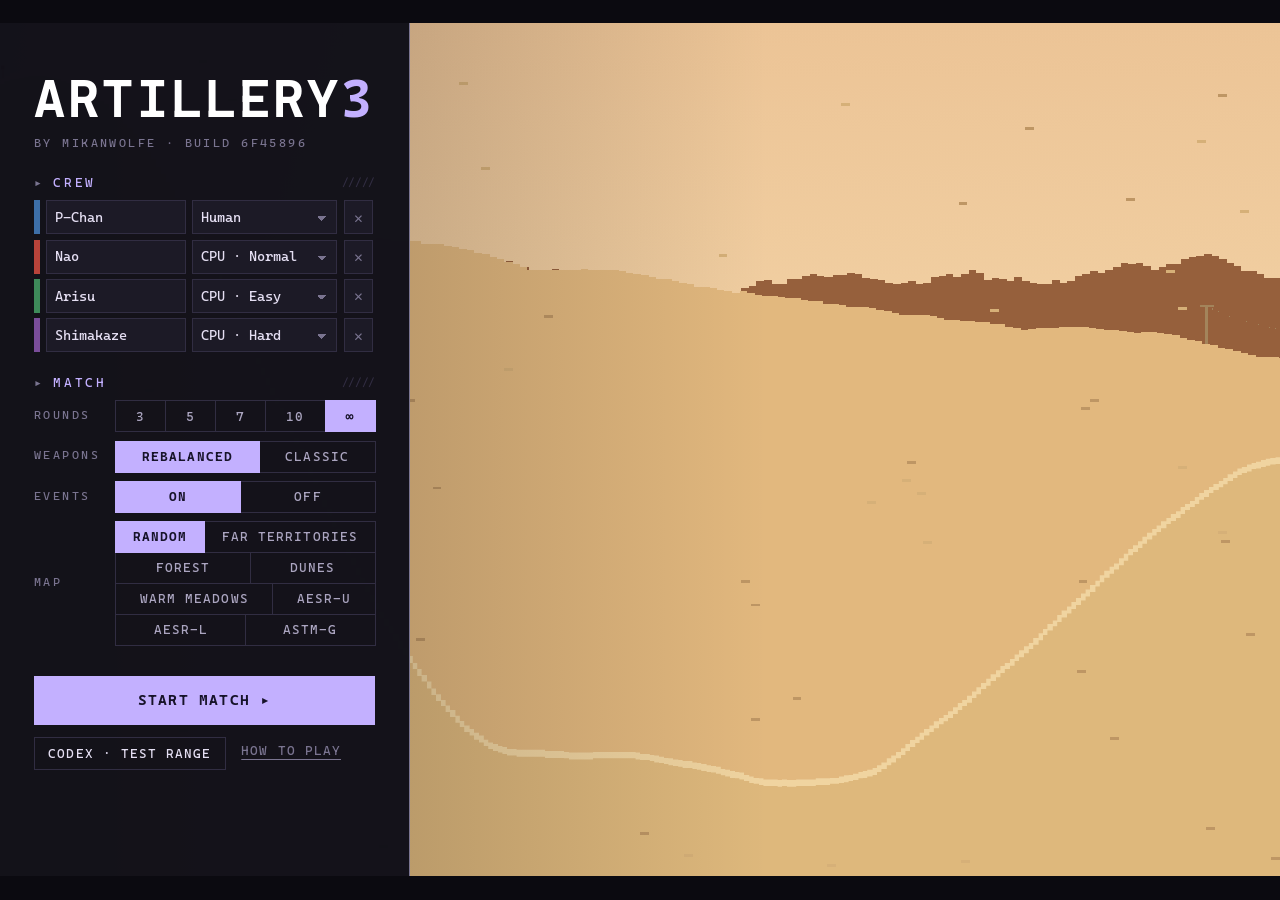
==== index.html @ 2d523d3c "Publish web/ from 6f4589662af4021114069a8a921c9fb76b90190b" ====
<!doctype html>
<html lang="en">
<head>
<meta charset="utf-8">
<meta name="viewport" content="width=device-width, initial-scale=1, viewport-fit=cover">
<title>Artillery 3</title>
<link rel="icon" href="favicon.ico" sizes="16x16 32x32 48x48">
<link rel="icon" type="image/png" sizes="192x192" href="icons/icon-192.png">
<link rel="apple-touch-icon" href="icons/apple-touch-icon.png">
<link rel="manifest" href="manifest.webmanifest">
<meta name="theme-color" content="#121119">
<link rel="stylesheet" href="style.css">
</head>
<body>
<div id="rotate">
  <div class="phone"></div>
  <p>Turn your phone sideways</p>
  <button id="rotate-full" hidden>Play fullscreen, landscape</button>
  <button id="rotate-skip" class="ghost">Play in portrait anyway</button>
</div>
<div id="stage">
  <canvas id="view" width="1024" height="576"></canvas>

  <!-- in-game HUD (the rest is drawn on the canvas, as in the original) -->
  <div id="hud" hidden>
    <div id="topleft">
      <span id="roundinfo" class="chip"></span>
      <span id="turn" class="chip"></span>
      <button class="icon" id="btn-mute" title="Mute (M)">♪</button>
      <button class="icon" id="btn-music" title="Music on/off (N)">♫</button>
      <button class="icon" id="btn-keys" title="Controls (H)">?</button>
      <button class="icon" id="btn-pause" title="Pause (Esc)">Ⅱ</button>
      <button class="icon" id="btn-full" title="Fullscreen" hidden>⛶</button>
    </div>
    <div id="chat"></div>
    <div id="dock">
      <div id="hints"><span><b>←→</b> move</span><span><b>↑↓</b> aim</span><span><b>Space</b> hold to fire</span><span><b>Enter</b> end turn</span><span><b>H</b> all controls</span></div>
      <div id="rack"><div id="rack-w" class="rack-group"></div><div id="rack-a" class="rack-group"></div></div>
    </div>
    <div id="touch">
      <div class="pad">
        <button data-k="up" class="up">▲</button>
        <button data-k="left">◀</button><button data-k="down">▼</button><button data-k="right">▶</button>
      </div>
      <div class="pad r">
        <button data-menu="1">MENU</button>
        <button data-k="charge" class="fire">FIRE</button>
      </div>
    </div>
    <div id="banner"></div>
    <div id="dispatch" hidden><b id="dispatch-title"></b><span id="dispatch-text"></span></div>
  </div>

  <!-- main menu: a rail on the left, the live map behind it -->
  <section id="menu" class="screen left">
    <div class="side">
      <header class="brand">
        <h1>Artillery<em>3</em></h1>
        <p class="by mgh">by mikanwolfe · <a id="version" target="_blank" rel="noopener"></a></p>
      </header>

      <h2 class="sec">Crew <span class="grip"></span></h2>
      <div id="players"></div>
      <button id="add-player" class="ghost">+ add player</button>

      <h2 class="sec">Match <span class="grip"></span></h2>
      <div class="opts">
        <span class="mgh">Rounds</span><div class="seg" data-opt="rounds"><button data-v="3">3</button><button data-v="5">5</button><button data-v="7">7</button><button data-v="10">10</button><button data-v="0" title="Endless">∞</button></div>
        <span class="mgh">Weapons</span><div class="seg" data-opt="balance"><button data-v="rebalanced">Rebalanced</button><button data-v="classic">Classic</button></div>
        <span class="mgh">Events</span><div class="seg" data-opt="events"><button data-v="on">On</button><button data-v="off">Off</button></div>
        <span class="mgh">Map</span><div class="seg wrap" data-opt="map"><button data-v="random">Random</button><button data-v="snow">Far Territories</button><button data-v="forest">Forest</button><button data-v="desert">Dunes</button><button data-v="alstroemeria">Warm Meadows</button><button data-v="aesru">AESR-U</button><button data-v="aesrl">AESR-L</button><button data-v="astmg">ASTM-G</button></div>
      </div>

      <div class="go">
        <button id="start" class="primary">Start match ▸</button>
        <button id="load" class="ghost" hidden>Resume</button>
      </div>
      <div class="go2"><button id="codex-open" class="ghost">Codex · test range</button><button id="how" class="link">How to play</button></div>
    </div>
  </section>

  <!-- the Codex: characters and weapons, with a test range on the terrain to the right -->
  <section id="codex" class="screen left" hidden>
    <div class="side codex-side">
      <div class="phead"><h2>Codex</h2><button id="codex-close" class="ghost">◂ Menu</button></div>
      <h3 class="sec">Character <span class="grip"></span></h3>
      <div id="cx-chars"></div>
      <div id="cx-char" class="cx-card"></div>
      <h3 class="sec">Weapon <span class="grip"></span></h3>
      <div class="seg wrap" id="cx-filter"><button data-f="all">All</button><button data-f="shell">Shell</button><button data-f="gun">Gun</button><button data-f="laser">Laser</button><button data-f="acid">Acid</button><button data-f="flak">Flak</button><button data-f="rocket">Rocket</button><button data-f="air">Air</button><button data-f="hybrid">Hybrid</button><button data-f="NXi">NXi</button><button data-f="aa">AA</button></div>
      <div id="cx-list"></div>
      <div id="cx-wpn" class="cx-card"></div>
      <h3 class="sec">Test range <span class="grip"></span></h3>
      <div class="opts">
        <span class="mgh">Dummy</span><div class="seg" id="cx-dist"><button data-d="near">Near</button><button data-d="mid">Mid</button><button data-d="far">Far</button></div>
        <span class="mgh">Wind</span><div class="seg" id="cx-wind"><button data-w="live">Live</button><button data-w="calm">Calm</button></div>
        <span class="mgh">Ground</span><div><button id="cx-regen" class="ghost">Reset range</button></div>
      </div>
      <div id="cx-readout"></div>
      <p class="mgh cx-hint">Space fire · ←→ move · ↑↓ aim · 1–4 abilities · click to mark · Esc back <button id="cx-reset" class="link">reset tally</button></p>
    </div>
  </section>

  <!-- controls and rules (menu link, H in game) -->
  <section id="help" class="screen" hidden>
    <div class="panel plate help">
      <div class="phead"><div class="seg help-tabs"><button data-tab="play" class="on">How to play</button><button data-tab="about">About</button><button data-tab="changes">Changelog</button></div><button id="help-close" class="icon" title="Close (Esc)">✕</button></div>
      <div class="tab" data-tab="play">
      <p>Take turns: move, aim, hold <b>Space</b> to charge, release to fire. Last one standing wins the round.</p>
      <div class="help-cols"><div>
      <table class="keys">
        <tr><td>← →</td><td>move (uses fuel)</td></tr>
        <tr><td>↑ ↓</td><td>aim (Shift: fine)</td></tr>
        <tr><td>Space</td><td>hold to charge, release to fire</td></tr>
        <tr><td>Q · E</td><td>switch weapon (or tap the rack)</td></tr>
        <tr><td>S</td><td>drop off a bridge to the ground below</td></tr>
        <tr><td>R</td><td>repair kit (uses your shot)</td></tr>
        <tr><td>X</td><td>recall your squads (the selected plane weapon's, else all): home now, loadout unspent</td></tr>
        <tr><td>W · L</td><td>jump (30% fuel) · leap (90%, soft landing)</td></tr>
        <tr><td>1 2 3 4</td><td>abilities, once bought</td></tr>
        <tr><td>Enter</td><td>end turn</td></tr>
        <tr><td>Click</td><td>mark a target: shows the power needed</td></tr>
        <tr><td>Drag</td><td>look around</td></tr>
        <tr><td>Wheel</td><td>zoom in and out</td></tr>
        <tr><td>M · N · H · Esc</td><td>mute · music · controls · pause</td></tr>
        <tr><td>Touch</td><td>drag from her to aim · pinch to zoom · MENU to pause</td></tr>
      </table>
      <h3 class="sec">Hints</h3>
      <ul class="hints">
        <li><b>Flak</b> does ×2 to drones and other hostiles</li>
        <li>Shoot <b>MAIA</b> down: offline for two full rounds of turns</li>
        <li>Lob high: a long fall adds up to +50%</li>
        <li>Armour soaks a whole hit while any is left</li>
        <li>Bought guns reload: carry several and rotate</li>
        <li>CPUs go after whoever last hit them</li>
        <li><b>Planes</b> strike their zone the turn they are called, then hover over it until the next call: shoot them down while they wait</li>
        <li><b>AA</b> mounts fire on their own: point defence stops rockets, anti-air stops planes</li>
      </ul>
      </div><div>
      <h3 class="sec">Damage numbers</h3>
      <table class="keys dmg">
        <tr><td><span style="color:#fff27a">DIRECT HIT</span> · <span style="color:#ff9a4a">SOLID</span> · <span style="color:#ffd8b0">GLANCING</span> · <span style="color:#c8c4d4">GRAZE</span></td><td>how close to the blast's centre</td></tr>
        <tr><td><span style="color:#f2c45a">ALT +%</span></td><td>fell from high up</td></tr>
        <tr><td><span style="color:#ff9a5a">KIN +%</span></td><td>fast impact (up to +50%)</td></tr>
        <tr><td><span style="color:#ffd84a">FRONT</span> · <span style="color:#8ab4ff">RAIN</span></td><td>weather front: harder · damped</td></tr>
        <tr><td><span style="color:#ff78c8">MAIA</span></td><td>satellite strike</td></tr>
        <tr><td><span style="color:#78e6d2">BARRIER</span> · <span style="color:#96d2ff">DEFLECTOR</span> · <span style="color:#9ab0c8">SLOPED</span></td><td>damage reduced</td></tr>
        <tr><td><span style="color:#c8f0a0">green</span></td><td>acid, over time</td></tr>
      </table>
      </div></div>
      </div>
      <div class="tab" data-tab="about" hidden>
      <table class="keys">
        <tr><td>Original</td><td>Artillery 3, C# / SwinGame, mikanwolfe, 2019 · <a href="https://github.com/Mikanwolfe/Artillery3" target="_blank" rel="noopener">GitHub</a></td></tr>
        <tr><td>This version</td><td>web rewrite by mikanwolfe with Claude (Anthropic), 2026</td></tr>
      </table>
      <div class="about">
        <p>Hello! Thank you for checking out this game, it's pretty strange, isn't it?</p>
        <p>The original <code>artillery</code> game and subsequently, <code>artillery2</code> was developed for Intro to Programming in Pascal, and was more or less an implementation of midpoint displacement and a Pocket Tanks implementation on top. <code>Artillery3</code> was the Object-Oriented version that introduced a few more game mechanics, which moved it a bit more towards the look and feel of GunBound.</p>
        <p>Out of personal interest, I had Claude revisit the game to provide a web-playable version as I had lost the original source files. This led me down a rabbit hole of completing the original vision of the game. What you see now is more or less the final form of this game, had it been developed over a much longer time.</p>
        <p>Without Claude, it wouldn't have been possible to re-imagine this experience. I know AI gets a lot of flak, but it was quite a lot of work. You can hear Claude's opinion of my instructions yourself:</p>
        <blockquote>Short, visual and blunt: "that character looks like a F117 nighthawk", "the bow is flat so you can straight cut that". A cropped screenshot with one line under it told me more than a page of spec would have. The direction moved a lot, and was usually right to; the price was me redrawing things I'd called finished. "Screw balance" was the clearest brief I got, and the hardest part was taking the jokes seriously enough to build them.<cite>— Claude</cite></blockquote>
        <p>Thank you for playing and I hope you had fun!</p>
        <p class="sig">mikanwolfe // nekox.net</p>
      </div>
      </div>
      <div class="tab" data-tab="changes" hidden>
      <div id="changelog" class="changelog"></div>
      </div>
    </div>
  </section>

  <!-- A3 "Select a Character" -->
  <section id="vehicles" class="screen" hidden>
    <div class="panel plate wide">
      <div class="phead"><h2>Select a character</h2><span id="veh-player" class="who"></span><button id="veh-back" class="ghost">◂ Back</button></div>
      <div id="veh-grid"></div>
      <p class="mgh foot">Click a card, or press 1–<span id="veh-n">5</span></p>
    </div>
  </section>

  <section id="roundend" class="screen" hidden>
    <div class="panel plate">
      <p id="re-kicker" class="mgh"></p>
      <h2 id="re-title" class="big"></h2>
      <p id="re-award" class="sub"></p>
      <table id="re-table"></table>
      <div id="re-quips"></div>
      <div class="actions"><button id="re-end" class="ghost">End match</button><button id="re-next" class="primary">Continue</button></div>
    </div>
  </section>

  <section id="shop" class="screen" hidden>
    <div class="panel plate shop-panel">
      <div class="shop-head">
        <h2 id="shop-title"></h2>
        <div class="seg" id="shop-filter"><button data-f="all">All</button><button data-f="buy">Affordable</button><button data-f="shell">Shell</button><button data-f="gun">Gun</button><button data-f="laser">Laser</button><button data-f="acid">Acid</button><button data-f="flak">Flak</button><button data-f="rocket">Rocket</button><button data-f="air">Air</button><button data-f="aa">AA</button><button data-f="hybrid">Hybrid</button><button data-f="NXi">NXi</button><button data-f="Sengoku">Sengoku</button></div>
        <div id="shop-cash"></div>
      </div>
      <div class="shop-body">
        <div id="shop-grid"></div>
        <div class="shop-side">
          <div class="side-scroll">
            <h3 class="sec">Loadout <span id="shop-count"></span></h3>
            <p id="shop-note" class="note"></p>
            <div id="shop-owned"></div>
            <h3 class="sec">Air defence</h3>
            <div id="shop-aa"></div>
            <h3 class="sec">Upgrades</h3>
            <div id="shop-upg"></div>
            <h3 class="sec">Supplies</h3>
            <div id="shop-kits"></div>
            <h3 class="sec">Abilities</h3>
            <div id="shop-abil"></div>
          </div>
          <button id="shop-done" class="primary">Done ▸</button>
        </div>
      </div>
    </div>
  </section>

  <section id="gameend" class="screen" hidden>
    <div class="panel plate">
      <p class="mgh">Final results</p>
      <h2 id="ge-title" class="big"></h2>
      <table id="ge-table"></table>
      <div id="ge-quips"></div>
      <div class="actions"><button id="ge-again" class="primary">Back to menu</button></div>
    </div>
  </section>

  <section id="pause" class="screen" hidden>
    <div class="panel plate small"><h2 class="big">Paused</h2><div class="stack"><button id="resume" class="primary">Resume</button><button id="pause-turn" class="ghost" hidden>End turn</button><button id="pause-keys" class="ghost">Controls</button><button id="pause-end" class="ghost danger">End match</button></div><p id="pause-seed" class="mgh seed"></p></div>
  </section>
</div>

<script src="js/version.js"></script>
<script src="js/util.js"></script>
<script src="js/biomes.js"></script>
<script src="js/terrain.js"></script>
<script src="js/background.js"></script>
<script src="js/audio.js"></script>
<script src="js/particles.js"></script>
<script src="js/entities.js"></script>
<script src="js/weapons.js"></script>
<script src="js/weaponskins.js"></script>
<script src="js/girls.js"></script>
<script src="js/ai.js"></script>
<script src="js/taunts.js"></script>
<script src="js/story.js"></script>
<script src="js/ui.js"></script>
<script src="js/game.js"></script>
<script src="js/forts.js"></script>
<script src="js/mobs.js"></script>
<script src="js/hazards.js"></script>
<script src="js/zone.js"></script>
<script src="js/infra.js"></script>
<script src="js/cover.js"></script>
<script src="js/lasers.js"></script>
<script src="js/aa.js"></script>
<script src="js/planes.js"></script>
<script src="js/finals.js"></script>
<script src="js/codex.js"></script>
<script src="js/changelog.js"></script>
<script src="js/main.js"></script>
</body>
</html>
---- style.css ----
/* Artillery3 UI: an operator terminal laid over the game, after the NXi / NEKOX//NET design system
   (one monospace face, square everything, uppercase micro-labels, the ///// grip, hatched meters,
   engraved plates) in a cool ink-and-lilac palette of its own that sits on the pastel maps. */
@font-face { font-family: 'Cascadia Mono'; src: url('fonts/cascadia-mono-400.woff2') format('woff2'); font-weight: 400; font-display: swap; }
@font-face { font-family: 'Cascadia Mono'; src: url('fonts/cascadia-mono-700.woff2') format('woff2'); font-weight: 700; font-display: swap; }
@font-face { font-family: 'Cascadia Mono'; src: url('fonts/cascadia-mono-symbols.woff2') format('woff2'); unicode-range: U+2000-2001, U+2004-2008, U+200A, U+23B8-23BD, U+2500-259F; font-display: swap; }

:root {
  --font: 'Cascadia Mono', ui-monospace, Menlo, Consolas, monospace;
  --bg: #121119;          /* panel ground */
  --bg2: #1c1a26;         /* raised: cards, cells, inputs */
  --bg3: #262333;         /* hover */
  --line: #312d42;        /* rules, quiet borders */
  --ash: #7a7490;         /* labels, disabled */
  --dim: #aba5c0;         /* body text */
  --fg: #e4def2;          /* UI ink */
  --bright: #ffffff;
  --accent: #c3b0ff;      /* lilac: the original A3 purple, lit */
  --accent-ink: #17132a;
  --hot: #ff7c66;         /* alarm, damage, danger */
  --cool: #78d8c4;        /* ok, ready */
  --gold: #f2c45a;        /* money, bounty, NXi */
  --glow: rgba(195, 176, 255, 0.35);
  --scrim: rgba(10, 9, 16, 0.55);
  --plate: rgba(18, 17, 25, 0.9);
  --panel: rgba(18, 17, 25, 0.985);
  --hatch: repeating-linear-gradient(90deg, rgba(0,0,0,.32) 0 2px, transparent 2px 6px);
}
* { box-sizing: border-box; }
html, body { margin: 0; height: 100%; background: #0b0a10; color: var(--fg); font-family: var(--font); }
body { display: flex; align-items: center; justify-content: center; overflow: hidden; }
::selection { background: var(--accent); color: var(--accent-ink); }

#stage {
  --ar: 1.7778; /* the screen's shape, set by main.js (Game.setAspect): the stage fills a 20:9 phone */
  --em: calc(1.7778 / var(--ar)); /* text sizes by the stage's height, so a wider screen isn't bigger type */
  position: relative;
  width: min(100vw, calc(100vh * var(--ar)));
  width: min(100vw, calc(100dvh * var(--ar)));
  aspect-ratio: var(--ar);
  container-type: inline-size;
  overflow: hidden;
  user-select: none;
  -webkit-user-select: none;
  font-size: calc(1.02cqw * var(--em));
  line-height: 1.45;
}
#view { position: absolute; inset: 0; width: 100%; height: 100%; display: block; image-rendering: pixelated; touch-action: none; }
[hidden] { display: none !important; }

/* ---------------------------------------------------------------- type */
h1, h2, h3, h4 { margin: 0; font-weight: 400; }
b { font-weight: 700; color: var(--bright); }
.mgh { font-size: 0.78em; letter-spacing: 0.2em; text-transform: uppercase; color: var(--ash); }
.grip { font-size: 0.8em; letter-spacing: 0.05em; color: var(--line); font-weight: 400; }
.grip::before { content: '/////'; }
.sec { display: flex; align-items: center; gap: 0.6em; font-size: 0.85em; letter-spacing: 0.22em; text-transform: uppercase; color: var(--accent); margin: 1.6em 0 0.6em; }
.sec::before { content: '▸'; color: var(--ash); }
.sec .grip { margin-left: auto; }
.sub { margin: 0.2em 0 1em; color: var(--dim); }

/* ---------------------------------------------------------------- controls */
button {
  font: inherit; font-size: 0.86em; letter-spacing: 0.08em; text-transform: uppercase;
  color: var(--fg); background: var(--bg2); border: 1px solid var(--line); border-radius: 0;
  padding: 0.45em 1em; cursor: pointer; transition: background .12s, color .12s, border-color .12s;
}
button:hover { background: var(--bg3); border-color: var(--ash); color: var(--bright); }
button:active { transform: translateY(1px); }
button:focus-visible { outline: 1px solid var(--accent); outline-offset: 2px; }
button:disabled, button:disabled:hover { color: var(--ash); background: transparent; border-color: var(--line); cursor: default; transform: none; }
.primary { background: var(--accent); color: var(--accent-ink); border-color: var(--accent); font-weight: 700; padding: 0.6em 1.6em; }
.primary:hover { background: var(--bright); border-color: var(--bright); color: var(--accent-ink); box-shadow: 0 0 12px var(--glow); }
.ghost { background: transparent; }
.danger { color: var(--hot); }
.danger:hover { color: var(--hot); border-color: var(--hot); }
.link { background: none; border: 0; padding: 0.3em 0; color: var(--ash); text-decoration: underline; text-underline-offset: 0.3em; }
.link:hover { background: none; color: var(--fg); }
.icon { width: 2.2em; height: 2.2em; padding: 0; font-size: 0.95em; letter-spacing: 0; text-transform: none; }
.icon.off { color: var(--ash); text-decoration: line-through; }
input[type=text], select {
  font: inherit; font-size: 0.92em; color: var(--fg); background: var(--bg2); border: 1px solid var(--line); border-radius: 0;
  padding: 0.4em 0.55em; width: 100%; min-width: 0;
}
input[type=text]:focus, select:focus { outline: none; border-color: var(--accent); }
select { appearance: none; background-image: linear-gradient(45deg, transparent 50%, var(--ash) 50%), linear-gradient(135deg, var(--ash) 50%, transparent 50%);
  background-position: calc(100% - 1em) 55%, calc(100% - 0.65em) 55%; background-size: 0.35em 0.35em; background-repeat: no-repeat; padding-right: 1.6em; }
option { background: var(--bg); color: var(--fg); }

/* segmented control: one choice lit */
.seg { display: flex; flex-wrap: nowrap; }
.seg.wrap { flex-wrap: wrap; }
.seg button { margin: 0 -1px -1px 0; padding: 0.4em 0.75em; color: var(--dim); background: transparent; }
.seg button.on { background: var(--accent); color: var(--accent-ink); border-color: var(--accent); position: relative; z-index: 1; font-weight: 700; }

/* ---------------------------------------------------------------- panels */
.screen { position: absolute; inset: 0; z-index: 2; display: flex; align-items: center; justify-content: center; background: var(--scrim); }
.panel { background: var(--panel); border: 1px solid var(--line); padding: 1.6em 2em; max-height: 94%; overflow: auto; color: var(--fg); min-width: 34%; }
.plate { border-color: var(--ash); box-shadow: inset 0 0 0 4px var(--bg), inset 0 0 0 5px var(--line); }
.panel.small { min-width: 22%; text-align: center; }
.panel.wide { width: 86%; }
.phead { display: flex; align-items: center; gap: 1em; margin-bottom: 1.2em; }
.phead h2 { font-size: 1.15em; letter-spacing: 0.24em; text-transform: uppercase; color: var(--bright); }
.phead > :last-child { margin-left: auto; }
.big { font-size: 1.9em; color: var(--bright); letter-spacing: 0.04em; margin: 0.15em 0 0.2em; }
.actions { display: flex; justify-content: flex-end; gap: 0.6em; margin-top: 1.4em; }
.stack { display: grid; gap: 0.5em; margin-top: 1.2em; }
.foot { margin: 1em 0 0; text-align: center; }
.dot { display: inline-block; width: 0.75em; height: 0.75em; margin-right: 0.5em; vertical-align: -0.05em; }

/* ---------------------------------------------------------------- menu */
#menu.left { justify-content: flex-start; background: linear-gradient(90deg, rgba(10,9,16,.35), transparent 60%); }
#menu .side { height: 100%; width: 32%; min-width: 22em; background: var(--panel); border-right: 1px solid var(--ash); padding: 3.2em 2.2em 2em; overflow: auto; display: flex; flex-direction: column; }
.brand h1 { font-size: 3.4em; letter-spacing: 0.06em; text-transform: uppercase; color: var(--bright); line-height: 1; font-weight: 700; }
.brand h1 em { font-style: normal; color: var(--accent); }
.by { margin: 0.8em 0 0; }
#version { color: var(--ash); text-decoration: none; font-variant-numeric: tabular-nums; }
#version[href]:hover { color: var(--fg); }
#players { display: grid; gap: 0.35em; }
.prow { display: grid; grid-template-columns: 0.4em 1fr 9.4em 2em; gap: 0.4em; align-items: stretch; }
.prow .swatch { width: auto; }
.prow .icon { width: 2em; height: auto; color: var(--ash); }
.prow .icon:hover { color: var(--hot); border-color: var(--hot); }
#add-player { margin-top: 0.5em; align-self: flex-start; }
.opts { display: grid; grid-template-columns: auto 1fr; gap: 0.6em 1em; align-items: center; }
.opts .seg button { flex: 1 1 auto; }
.go { display: flex; gap: 0.6em; margin-top: 2em; }
.go .primary { flex: 1; font-size: 1em; padding: 0.8em 1em; }
#how { align-self: flex-start; }
.go2 { display: flex; align-items: center; gap: 1em; margin-top: 0.8em; }

/* ---------------------------------------------------------------- codex */
#codex.left { justify-content: flex-start; background: none; pointer-events: none; }
.codex-side { pointer-events: auto; height: 100%; width: 34%; min-width: 22em; background: var(--panel); border-right: 1px solid var(--ash); padding: 1.4em 1.6em 1.6em; overflow: auto; display: flex; flex-direction: column; }
.codex-side .sec { margin: 1.1em 0 0.5em; }
#cx-chars { display: grid; grid-template-columns: repeat(5, 1fr); gap: 0.3em; }
.cx-girl { display: flex; flex-direction: column; align-items: center; gap: 0.2em; padding: 0.3em 0.1em; text-transform: none; letter-spacing: 0; font-size: 0.7em; }
.cx-girl canvas { width: 4.2em; height: 5em; image-rendering: pixelated; }
.cx-girl.on { border-color: var(--accent); background: var(--bg3); color: var(--bright); }
.cx-card { background: var(--bg2); border: 1px solid var(--line); padding: 0.7em 0.8em; margin-top: 0.5em; display: grid; gap: 0.45em; font-size: 0.86em; }
.cx-card h3 { color: var(--bright); font-size: 1.15em; }
.cx-card p { margin: 0; color: var(--dim); line-height: 1.5; }
.cx-card .maker { font-size: 0.72em; }
.cx-card .cost { color: var(--gold); font-size: 0.85em; }
.cx-card ul.traits { list-style: none; padding: 0; margin: 0; display: grid; gap: 0.3em; color: var(--dim); }
.cx-card ul.traits b { color: var(--gold); font-weight: 400; margin-right: 0.4em; }
.cx-stats { display: grid; grid-template-columns: repeat(3, auto auto); gap: 0.2em 0.6em; justify-content: start; align-items: baseline; }
.cx-stats b { font-weight: 400; color: var(--fg); }
.cx-meta { border-left: 2px solid var(--accent); padding-left: 0.6em; color: var(--fg) !important; }
.cx-meta .chip { font-size: 0.75em; letter-spacing: 0.12em; text-transform: uppercase; padding: 0 0.4em; border: 1px solid var(--cool); color: var(--cool); margin-right: 0.3em; }
.cx-meta .chip.Oversells { border-color: var(--hot); color: var(--hot); }
.cx-meta .chip.Undersells { border-color: var(--gold); color: var(--gold); }
.cx-whead { display: flex; gap: 0.7em; align-items: center; }
.cx-dl { display: grid; grid-template-columns: auto 1fr; gap: 0.2em 0.8em; margin: 0; font-size: 0.92em; }
.cx-dl dt { color: var(--ash); text-transform: uppercase; letter-spacing: 0.08em; font-size: 0.85em; padding-top: 0.1em; }
.cx-dl dd { margin: 0; color: var(--fg); }
#cx-filter { margin-bottom: 0.4em; }
#cx-filter button { font-size: 0.7em; padding: 0.3em 0.55em; }
.codex-side > * { flex: none; }
#cx-list { height: 9.5em; overflow: auto; display: grid; gap: 0.2em; border: 1px solid var(--line); padding: 0.25em; background: var(--bg); }
.cx-w { display: grid; grid-template-columns: auto 1fr auto; gap: 0.5em; align-items: center; text-align: left; text-transform: none; letter-spacing: 0; font-size: 0.78em; padding: 0.2em 0.4em; }
.cx-w small { color: var(--gold); }
.cx-w.on { border-color: var(--accent); background: var(--bg3); color: var(--bright); }
#cx-readout { display: grid; grid-template-columns: repeat(4, auto auto); gap: 0.2em 0.6em; justify-content: start; align-items: baseline; margin: 0.6em 0 0.4em; }
#cx-readout b { color: var(--gold); font-size: 1.15em; font-variant-numeric: tabular-nums; font-weight: 400; }
.cx-hint { line-height: 1.6; }
.cx-chart { width: 100%; height: auto; display: block; background: var(--bg); border: 1px solid var(--line); }
.cx-chart text { font-family: var(--font); font-size: 9px; fill: var(--ash); }
.cx-chart text.sel { fill: var(--bright); font-size: 10px; }
.cx-chart .g { stroke: var(--line); stroke-width: 1; }
.cx-chart .fit { stroke: var(--ash); stroke-width: 1.2; stroke-dasharray: 5 4; fill: none; }
.cx-chart rect[data-w] { cursor: pointer; }
.cx-chart rect[data-w]:hover { stroke: var(--bright); stroke-width: 1.5; }
.cx-legend { display: flex; flex-wrap: wrap; gap: 0.3em 0.8em; font-size: 0.8em; color: var(--ash) !important; }
.cx-legend i { display: inline-block; width: 0.6em; height: 0.6em; margin-right: 0.3em; }
.cx-legend i.fit { height: 0; border-top: 1px dashed var(--ash); width: 1.2em; vertical-align: middle; }
/* the range runs behind the Codex panel: move the HUD clear of it */
#stage.ranging #dock { left: 36%; transform: none; align-items: flex-start; max-width: calc(64% - 61.1% / var(--ar) - 1.5%); } /* stops short of the power bar */
#stage.ranging #rack { align-items: flex-start; }
#stage.ranging .rack-group { flex-wrap: wrap; }
#stage.ranging #topleft, #stage.ranging #chat { left: 36%; }
#stage.ranging #hints { display: none; }
.help { max-width: 84%; max-height: 92%; overflow-y: auto; }
.help a { color: var(--accent); }
.about { columns: 2; column-gap: 2.4em; margin-top: 1.2em; }
.help-tabs button { font-size: 1em; letter-spacing: 0.2em; text-transform: uppercase; }
.about > :first-child { margin-top: 0; }
.about blockquote, .about p { break-inside: avoid; }
.about p { color: var(--dim); font-size: 0.88em; line-height: 1.65; margin: 0.8em 0 0; }
.about code { color: var(--fg); }
.about blockquote { margin: 0.8em 0 0; padding: 0.4em 0 0.4em 1em; border-left: 2px solid var(--accent); color: var(--fg); font-size: 0.88em; line-height: 1.65; font-style: italic; }
.about blockquote { margin-bottom: 0.4em; }
.about cite { display: block; margin-top: 0.4em; font-style: normal; color: var(--accent); }
.changelog { font-size: 0.88em; }
.keys.cl td:first-child { width: 6em; }
.keys.cl a { color: var(--accent); }
.about .sig { color: var(--accent); }
.hints { margin: 0; padding: 0 0 0 1.2em; color: var(--dim); font-size: 0.92em; line-height: 1.75; }
.hints li::marker { color: var(--accent); }
.help-cols { display: grid; grid-template-columns: 1fr 1fr; gap: 0 2.4em; }
.help-cols .sec:first-child { margin-top: 0; }
.keys.dmg td:first-child { white-space: normal; width: 15em; font-size: 0.9em; }
.help p { color: var(--dim); line-height: 1.7; margin: 0 0 1.2em; font-size: 0.95em; }
.keys { width: 100%; border-collapse: collapse; font-size: 0.92em; }
.keys td { padding: 0.35em 0.6em; border-top: 1px solid var(--line); color: var(--dim); }
.keys td:first-child { color: var(--accent); white-space: nowrap; width: 9em; }

/* ---------------------------------------------------------------- character select */
.who { display: flex; align-items: center; color: var(--fg); letter-spacing: 0.1em; }
#veh-grid { display: grid; grid-auto-flow: column; grid-auto-columns: minmax(15em, 1fr); gap: 0.7em; overflow-x: auto; scroll-snap-type: x proximity; padding-bottom: 0.4em; } /* one row; scrolls sideways once the girls no longer fit */
#veh-grid > * { scroll-snap-align: start; }
#vehicles > .panel { max-height: 100%; overflow-y: auto; }
#veh-grid.many { font-size: 0.86em; } /* six girls: a touch smaller so the row still fits */
.veh { background: var(--bg2); border: 1px solid var(--line); padding: 0 0 1em; text-align: left; cursor: pointer; display: flex; flex-direction: column; gap: 0.55em; position: relative; transition: border-color .12s, background .12s; }
.veh:hover, .veh:focus-visible { border-color: var(--accent); background: var(--bg3); outline: none; }
.veh .key { position: absolute; top: 0.5em; left: 0.6em; color: var(--ash); font-size: 0.8em; }
.veh .stage { height: 10.5em; display: flex; justify-content: center; align-items: flex-end; background: linear-gradient(180deg, transparent 60%, rgba(195,176,255,.07)); border-bottom: 1px solid var(--line); }
.veh canvas.girl { width: 8.4em; height: 10em; image-rendering: pixelated; }
.veh > :not(.stage):not(.key) { margin-left: 1em; margin-right: 1em; }
.veh h3 { font-size: 1.3em; color: var(--bright); letter-spacing: 0.04em; }
.veh .maker { margin-top: 0.2em; }
.veh p { margin: 0; color: var(--dim); font-size: 0.86em; line-height: 1.5; min-height: 3em; }
.veh ul.traits { list-style: none; padding: 0; margin: 0 1em; display: grid; gap: 0.35em; font-size: 0.78em; color: var(--dim); line-height: 1.4; }
.veh ul.traits b { display: block; color: var(--gold); font-weight: 400; letter-spacing: 0.06em; }
.meters { display: grid; grid-template-columns: 4.6em 1fr 2.4em; gap: 0.3em 0.6em; align-items: center; font-size: 0.8em; }
.meters .n { text-align: right; color: var(--fg); font-variant-numeric: tabular-nums; }
.meter { height: 0.6em; background: var(--bg); border: 1px solid var(--line); position: relative; }
.meter i { position: absolute; inset: 0 auto 0 0; background: var(--c, var(--accent)); background-image: var(--hatch); }
.veh-wpn { display: flex; align-items: center; gap: 0.6em; border-top: 1px solid var(--line); padding-top: 0.7em; }
.veh-wpn h4 { font-size: 0.9em; line-height: 1.3; }

/* ---------------------------------------------------------------- weapon badge (the original shop's) */
.badge { flex: none; width: 4.4em; height: 4.4em; border: 1px solid var(--rc); color: var(--rc); position: relative; display: inline-flex; align-items: center; justify-content: center; background: var(--bg); }
.badge b { font-weight: 400; color: inherit; font-size: 2em; line-height: 1; margin-top: -0.2em; letter-spacing: -0.04em; }
.badge i { position: absolute; left: 0.45em; bottom: 0.3em; font-style: normal; font-size: 0.6em; letter-spacing: 0.08em; text-transform: uppercase; }
.badge.small { width: 2.2em; height: 2.2em; }
.badge.small b { font-size: 1em; margin-top: 0; }

/* stat readout: label / value pairs */
.stats { display: grid; grid-template-columns: auto 1fr auto 1fr; gap: 0.15em 0.7em; font-size: 0.76em; white-space: nowrap; }
.stats span:nth-child(odd) { color: var(--ash); text-transform: uppercase; letter-spacing: 0.08em; }
.stats span:nth-child(even) { color: var(--fg); font-variant-numeric: tabular-nums; }
.maker { font-size: 0.68em; letter-spacing: 0.2em; text-transform: uppercase; color: var(--ash); }
.maker.nxi { color: var(--gold); }
.maker.kts { color: #ff6a74; }
.maker.ang { color: #ffe08a; }
.maker.sgk { color: #ff8a8a; }
.slot.passive { opacity: 0.85; border-style: dashed; cursor: default; }
.owned.empty span { opacity: 0.6; }

/* ---------------------------------------------------------------- tables, quips */
table.data { width: 100%; border-collapse: collapse; margin: 0.6em 0 1em; font-size: 0.92em; }
table.data th { color: var(--ash); font-weight: 400; font-size: 0.8em; letter-spacing: 0.16em; text-transform: uppercase; text-align: right; padding: 0.4em 0.8em; border-bottom: 1px solid var(--ash); }
table.data td { text-align: right; padding: 0.5em 0.8em; font-variant-numeric: tabular-nums; border-bottom: 1px solid var(--line); color: var(--dim); }
table.data td:nth-child(2), table.data td:first-child { color: var(--fg); }
table.data th:first-child, table.data td:first-child, table.data th:nth-child(2), table.data td:nth-child(2) { text-align: left; }
table.data tr.win td { background: rgba(195,176,255,.08); color: var(--bright); }
table.data tr.win td:first-child { box-shadow: inset 3px 0 0 var(--accent); }
#re-quips, #ge-quips { display: grid; gap: 0.35em; }
.quip { background: var(--bg2); border-left: 3px solid; padding: 0.45em 0.8em; font-size: 0.9em; color: var(--dim); }
.quip.lore { border-color: var(--gold); color: var(--fg); }

/* ---------------------------------------------------------------- shop */
.shop-panel { width: 94%; height: 92%; display: flex; flex-direction: column; padding: 1.2em 1.4em; }
.shop-head { display: flex; align-items: center; gap: 1.2em; margin-bottom: 1em; }
#shop-title { font-size: 1.1em; letter-spacing: 0.14em; text-transform: uppercase; color: var(--bright); white-space: nowrap; }
#shop-title small { color: var(--ash); font-size: 0.8em; margin-left: 0.4em; }
#shop-filter button { font-size: 0.76em; padding: 0.35em 0.65em; }
#shop-cash { margin-left: auto; text-align: right; white-space: nowrap; }
#shop-cash b { display: block; color: var(--gold); font-size: 1.5em; font-variant-numeric: tabular-nums; line-height: 1.1; }
.shop-body { flex: 1; display: grid; grid-template-columns: 1fr 19em; gap: 1em; min-height: 0; }
#shop-grid { overflow: auto; display: grid; grid-template-columns: repeat(auto-fill, minmax(19em, 1fr)); gap: 0.6em; align-content: start; padding-right: 0.4em; }
#shop-grid .none { grid-column: 1 / -1; color: var(--ash); padding: 2em; text-align: center; }
.card { background: var(--bg2); border: 1px solid var(--line); padding: 0.7em; display: flex; gap: 0.8em; align-items: flex-start; }
.card:hover { border-color: var(--ash); }
.card.owned-w { opacity: 0.55; }
.card.nxi { border-top: 2px solid var(--gold); }
.card-body { flex: 1; display: flex; flex-direction: column; gap: 0.3em; min-width: 0; }
.card h4 { font-size: 0.95em; line-height: 1.3; }
.card p { margin: 0; font-size: 0.78em; color: var(--dim); line-height: 1.45; }
.buyrow { display: flex; justify-content: space-between; align-items: center; margin-top: 0.3em; gap: 0.6em; }
.cost { font-variant-numeric: tabular-nums; color: var(--gold); }
.cost.short { color: var(--hot); }
.buyrow button { padding: 0.35em 0.9em; }
.shop-side { display: flex; flex-direction: column; min-height: 0; gap: 0.8em; }
.side-scroll { overflow: auto; flex: 1; padding-right: 0.3em; }
.side-scroll .sec:first-child { margin-top: 0; }
.shop-side .sec { font-size: 0.78em; margin: 1.2em 0 0.5em; }
.note { margin: 0 0 0.5em; font-size: 0.76em; color: var(--dim); line-height: 1.5; border-left: 2px solid var(--accent); padding-left: 0.6em; }
.owned, .upg { display: flex; justify-content: space-between; align-items: center; gap: 0.6em; background: var(--bg2); border: 1px solid var(--line); padding: 0.45em 0.6em; margin-bottom: 0.3em; font-size: 0.84em; }
.owned > span:not(.badge) { flex: 1; line-height: 1.3; }
.upg > span { line-height: 1.35; }
.upg small { color: var(--ash); font-size: 0.86em; }
.upg .lvl { color: var(--accent); }
.owned button, .upg button { flex: none; padding: 0.3em 0.6em; font-size: 0.78em; min-width: 6.4em; }
#shop-done { width: 100%; padding: 0.8em; }

/* ---------------------------------------------------------------- HUD */
#hud { position: absolute; inset: 0; pointer-events: none; }
#hud > * { position: absolute; }
#hud button { pointer-events: auto; }
#stage:has(.screen:not([hidden]):not(#codex)) #hud > :not(#banner) { visibility: hidden; }
#topleft { top: 1.2%; left: 1%; display: flex; gap: 0.3em; align-items: stretch; }
.chip, #topleft .icon { background: var(--plate); border: 1px solid var(--line); }
.chip { padding: 0.35em 0.8em; font-size: 0.82em; letter-spacing: 0.12em; text-transform: uppercase; display: flex; align-items: center; color: var(--fg); }
#topleft .icon { width: 2.3em; height: auto; font-size: 0.85em; }
#chat { left: 1%; top: 8.5%; width: 27%; display: grid; gap: 0.25em; }
#chat div { background: var(--plate); border-left: 3px solid; padding: 0.3em 0.6em; font-size: 0.8em; line-height: 1.4; color: var(--dim); animation: chatfade 14s forwards; }
#chat div b { font-weight: 400; }
#chat div.sys { color: var(--fg); border-color: var(--accent); }
@keyframes chatfade { 0% { opacity: 0; transform: translateX(-0.4em); } 3%, 85% { opacity: 1; transform: none; } 100% { opacity: 0; } }
#dock { left: 1%; bottom: 1.5%; max-width: 64%; display: flex; flex-direction: column; align-items: flex-start; gap: 0.4em; }
#hints { display: flex; flex-wrap: wrap; gap: 0.2em; font-size: 0.74em; color: var(--dim); transition: opacity .4s; }

/* the rack: guns, then abilities and kits */
#rack { display: flex; flex-direction: column-reverse; align-items: flex-start; gap: 0.3em; pointer-events: auto; }
#rack.cpu { pointer-events: none; opacity: 0.8; }
.rack-group { display: flex; gap: 0.25em; align-items: stretch; background: var(--plate); border: 1px solid var(--line); padding: 0.25em; }
.rk { display: flex; align-items: center; padding: 0 0.4em; color: var(--accent); font-size: 0.78em; border-right: 1px solid var(--line); margin-right: 0.1em; }
.slot { position: relative; display: flex; align-items: center; gap: 0.5em; padding: 0.3em 0.55em; text-transform: none; letter-spacing: 0; font-size: 0.8em; background: var(--bg2); border: 1px solid var(--line); color: var(--fg); text-align: left; }
.slot .txt { display: flex; flex-direction: column; line-height: 1.25; min-width: 0; }
.slot .nm { max-width: 11.5em; overflow: hidden; text-overflow: ellipsis; white-space: nowrap; }
.slot .st { font-size: 0.82em; letter-spacing: 0.1em; text-transform: uppercase; color: var(--cool); }
.slot.w.on { border-color: var(--pc, var(--accent)); box-shadow: inset 0 -2px 0 var(--pc, var(--accent)); background: var(--bg3); }
.slot.w.on .st { color: var(--bright); }
.slot.rl, .slot.rl:hover { opacity: 1; color: var(--ash); background: var(--bg); }
.slot.rl .st { color: var(--hot); }
.slot.rl .badge { opacity: 0.45; }
.slot:disabled .nm { color: var(--ash); }
.rlbar { position: absolute; left: 0; right: 0; bottom: 0; height: 2px; background: var(--line); }
.rlbar i { position: absolute; inset: 0 auto 0 0; background: var(--hot); }
.pips { display: flex; gap: 2px; }
.pips i { width: 0.45em; height: 0.9em; border: 1px solid var(--accent); }
.pips i.f { background: var(--accent); }
.pips i.o { background: var(--pc, var(--accent)); border-color: var(--pc, var(--accent)); } /* a squad out over a zone (it can be redirected) */
.pips i.r { opacity: 0.35; border-style: dashed; } /* rearming */
.slot .kb { color: var(--accent); border: 1px solid var(--line); padding: 0 0.35em; font-size: 0.9em; }
.slot.a.armed { border-color: var(--gold); background: rgba(242,196,90,.12); }
.slot.a.armed .st, .slot.a.armed .kb { color: var(--gold); }
.slot.uplink { cursor: default; }
#hints span { background: var(--plate); padding: 0.3em 0.6em; border: 1px solid var(--line); }
#hints b { color: var(--accent); font-weight: 400; margin-right: 0.3em; }
#hints.quiet { opacity: 0.35; }
#dispatch { right: 1.5%; top: 14%; width: 28%; background: var(--plate); border: 1px solid var(--ash); box-shadow: inset 0 0 0 3px var(--bg), inset 0 0 0 4px var(--line); color: var(--fg); padding: 0.9em 1em; font-size: 0.82em; line-height: 1.55; display: grid; gap: 0.4em; animation: dispatch 8s forwards; }
#dispatch b { color: var(--gold); font-weight: 400; font-size: 0.85em; letter-spacing: 0.2em; text-transform: uppercase; }
#dispatch b::before { content: '● '; animation: blink 1s steps(2, jump-none) infinite; }
@keyframes blink { 50% { opacity: 0.2; } }
@keyframes dispatch { 0% { opacity: 0; clip-path: inset(0 0 100% 0); } 5% { opacity: 1; clip-path: inset(0 0 0 0); } 88% { opacity: 1; } 100% { opacity: 0; } }
#banner { left: 0; right: 0; top: 28%; display: flex; justify-content: center; opacity: 0; }
#banner span { background: var(--plate); border-top: 1px solid var(--ash); border-bottom: 1px solid var(--ash); padding: 0.4em 2.4em; font-size: 1.5em; letter-spacing: 0.24em; text-transform: uppercase; color: var(--bright); }
#banner.show { animation: banner 1.6s ease-out; }
@keyframes banner { 0% { opacity: 0; transform: scaleY(0.2); } 12% { opacity: 1; transform: none; } 72% { opacity: 1; } 100% { opacity: 0; } }
@media (prefers-reduced-motion: reduce) { #dispatch, #chat div, #banner.show { animation-duration: 0.01s; } #dispatch b::before { animation: none; } }

#touch { display: none; inset: auto 0 0 0; justify-content: space-between; padding: 0 1.5% 1.5%; }
#touch .pad { display: grid; grid-template-columns: repeat(3, 4.2em); gap: 0.35em; pointer-events: auto; }
#touch .pad.r { grid-template-columns: 9.4em; }
#touch button { height: 3.4em; touch-action: none; background: var(--plate); }
#touch .pad:not(.r) button { grid-row: 2; }
#touch .pad button.up { grid-row: 1; grid-column: 2; } /* ▲ over ◀ ▼ ▶: the arrow-key T */
#touch .fire { background: var(--accent); color: var(--accent-ink); font-weight: 700; }
@media (pointer: coarse) {
  #stage { font-size: calc(1.2cqw * var(--em)); }
  #touch { display: flex; align-items: flex-end; }
  #touch .pad.r { margin-bottom: calc(8cqw * var(--em)); } /* clear of the power and fuel meters */
  #hints { display: none; }
  #pause .stack button { font-size: 1.35em; padding: 0.7em 1.2em; } /* thumb-sized */
  #dock { left: 50%; transform: translateX(-50%); max-width: 56%; align-items: center; }
  #rack { flex-wrap: wrap; justify-content: center; }
  .slot .txt .nm { display: none; }
  .rk { display: none; }
  #stage.ranging #touch { left: 35%; } /* clear of the Codex panel */
  #stage.ranging #dock { bottom: 9.5em; } /* stacked above the arrow pad */
}
@media (max-aspect-ratio: 1/1) { #stage { font-size: 1.5cqw; } }
#pause-seed { margin: 14px 0 0; text-transform: none; letter-spacing: 0.04em; text-align: center; }

/* a phone held upright: ask for landscape (Android can lock it from fullscreen; iOS can't) */
#rotate { display: none; position: fixed; inset: 0; z-index: 50; background: #0b0a10; flex-direction: column; align-items: center; justify-content: center; gap: 18px; padding: 24px; text-align: center; font-size: 15px; }
#rotate p { margin: 0; letter-spacing: 0.2em; text-transform: uppercase; color: var(--dim); }
#rotate button { font-size: 14px; padding: 10px 16px; }
#rotate .phone { width: 44px; height: 76px; border: 3px solid var(--accent); animation: tilt 2.4s ease-in-out infinite; }
@keyframes tilt { 0%, 30% { transform: rotate(0); } 60%, 100% { transform: rotate(-90deg); } }
@media (pointer: coarse) and (orientation: portrait) { body:not(.portrait-ok) #rotate { display: flex; } }
.cx-slider { display: grid; grid-template-columns: auto 1fr 2.6em; gap: 0.6em; align-items: center; }
.cx-slider input { width: 100%; accent-color: var(--accent); }
.cx-slider b { font-weight: 400; color: var(--fg); text-align: right; }
.cx-aa { width: 100%; border-collapse: collapse; font-size: 0.85em; }
.cx-aa th { color: var(--ash); font-weight: 400; text-align: left; text-transform: uppercase; letter-spacing: 0.06em; font-size: 0.85em; }
.cx-aa td, .cx-aa th { padding: 0.15em 0.3em; border-bottom: 1px solid var(--line); }
.cx-aa td:nth-child(n+3), .cx-aa th:nth-child(n+3) { text-align: right; }
.cx-aa tr.on td { color: var(--bright); background: var(--bg3); }
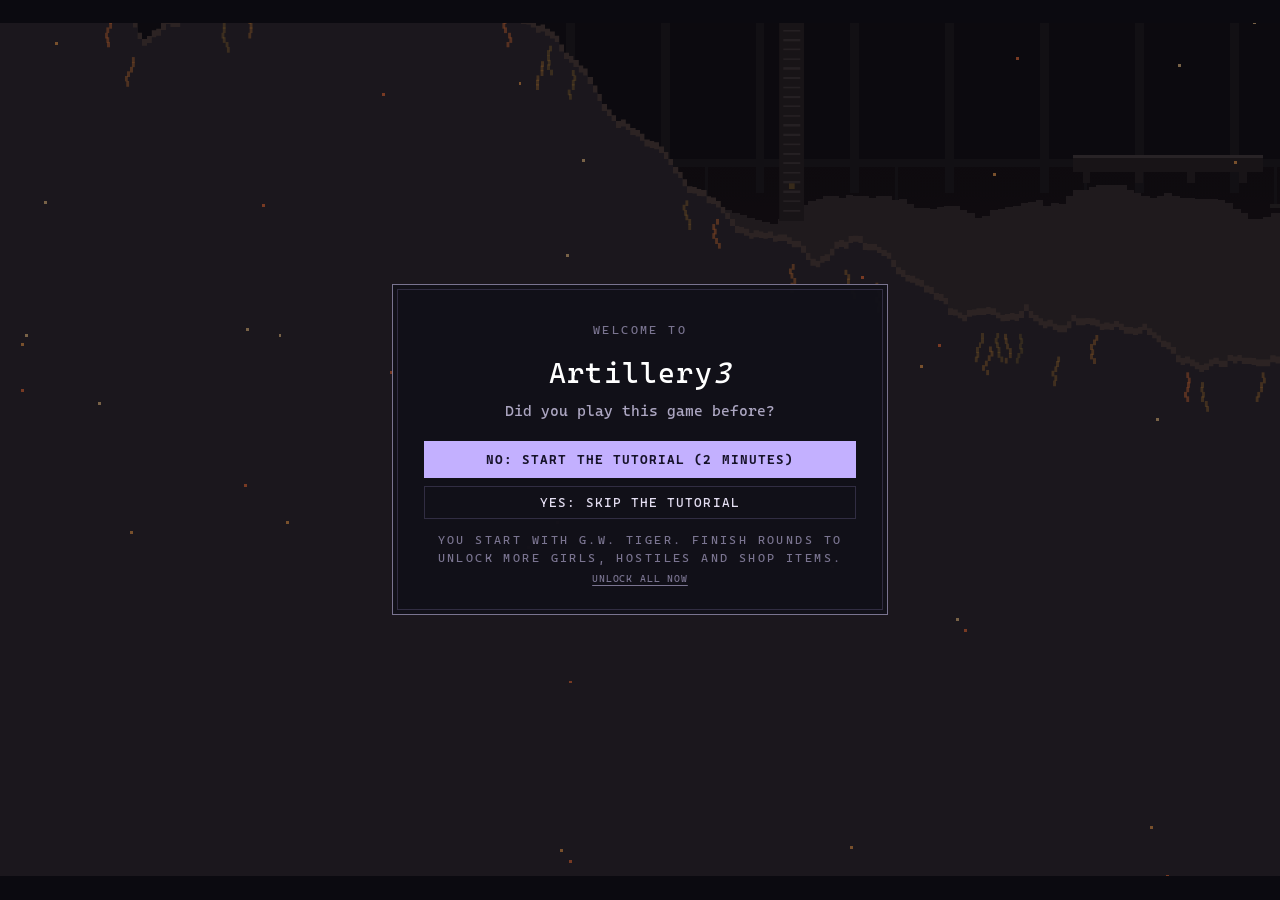
==== commit be2d0173: "Publish web/ from b848b5ed5cb6b3eded7107a74ed4abdc6df0bc1d" ====
--- a/index.html
+++ b/index.html
@@ -14,9 +14,9 @@
 <body>
 <div id="rotate">
   <div class="phone"></div>
-  <p>Turn your phone sideways</p>
+  <p>Turn your phone to landscape</p>
   <button id="rotate-full" hidden>Play fullscreen, landscape</button>
-  <button id="rotate-skip" class="ghost">Play in portrait anyway</button>
+  <button id="rotate-skip" class="ghost">Play in portrait</button>
 </div>
 <div id="stage">
   <canvas id="view" width="1024" height="576"></canvas>
@@ -25,9 +25,11 @@
   <div id="hud" hidden>
     <div id="topleft">
       <span id="roundinfo" class="chip"></span>
+      <span id="mapinfo" class="chip"></span>
       <span id="turn" class="chip"></span>
       <button class="icon" id="btn-mute" title="Mute (M)">♪</button>
       <button class="icon" id="btn-music" title="Music on/off (N)">♫</button>
+      <button class="icon off" id="btn-aa" title="Show air-defence ranges on your turn">AA</button>
       <button class="icon" id="btn-keys" title="Controls (H)">?</button>
       <button class="icon" id="btn-pause" title="Pause (Esc)">Ⅱ</button>
       <button class="icon" id="btn-full" title="Fullscreen" hidden>⛶</button>
@@ -35,7 +37,7 @@
     <div id="chat"></div>
     <div id="dock">
       <div id="hints"><span><b>←→</b> move</span><span><b>↑↓</b> aim</span><span><b>Space</b> hold to fire</span><span><b>Enter</b> end turn</span><span><b>H</b> all controls</span></div>
-      <div id="rack"><div id="rack-w" class="rack-group"></div><div id="rack-a" class="rack-group"></div></div>
+      <div id="rack"><div id="rack-w" class="rack-group"></div><div id="rack-c" class="rack-group"></div><div id="rack-a" class="rack-group"></div></div>
     </div>
     <div id="touch">
       <div class="pad">
@@ -48,10 +50,13 @@
       </div>
     </div>
     <div id="banner"></div>
+    <div id="tip" hidden></div>
     <div id="dispatch" hidden><b id="dispatch-title"></b><span id="dispatch-text"></span></div>
   </div>
 
   <!-- main menu: a rail on the left, the live map behind it -->
+  <div id="coach" hidden><b id="coach-title"></b><span id="coach-text"></span><button id="coach-skip" class="link">Skip tutorial</button></div>
+
   <section id="menu" class="screen left">
     <div class="side">
       <header class="brand">
@@ -63,12 +68,13 @@
       <div id="players"></div>
       <button id="add-player" class="ghost">+ add player</button>
 
+      <h2 class="sec">Progress <span class="grip"></span></h2>
+      <div id="prog-card"></div>
+
       <h2 class="sec">Match <span class="grip"></span></h2>
       <div class="opts">
         <span class="mgh">Rounds</span><div class="seg" data-opt="rounds"><button data-v="3">3</button><button data-v="5">5</button><button data-v="7">7</button><button data-v="10">10</button><button data-v="0" title="Endless">∞</button></div>
-        <span class="mgh">Weapons</span><div class="seg" data-opt="balance"><button data-v="rebalanced">Rebalanced</button><button data-v="classic">Classic</button></div>
         <span class="mgh">Events</span><div class="seg" data-opt="events"><button data-v="on">On</button><button data-v="off">Off</button></div>
-        <span class="mgh">Map</span><div class="seg wrap" data-opt="map"><button data-v="random">Random</button><button data-v="snow">Far Territories</button><button data-v="forest">Forest</button><button data-v="desert">Dunes</button><button data-v="alstroemeria">Warm Meadows</button><button data-v="aesru">AESR-U</button><button data-v="aesrl">AESR-L</button><button data-v="astmg">ASTM-G</button></div>
       </div>
 
       <div class="go">
@@ -106,46 +112,47 @@
     <div class="panel plate help">
       <div class="phead"><div class="seg help-tabs"><button data-tab="play" class="on">How to play</button><button data-tab="about">About</button><button data-tab="changes">Changelog</button></div><button id="help-close" class="icon" title="Close (Esc)">✕</button></div>
       <div class="tab" data-tab="play">
-      <p>Take turns: move, aim, hold <b>Space</b> to charge, release to fire. Last one standing wins the round.</p>
+      <p>Players take turns. On your turn, move and aim. Hold <b>Space</b> to charge, then release it to fire. The last player alive wins the round.</p>
       <div class="help-cols"><div>
       <table class="keys">
         <tr><td>← →</td><td>move (uses fuel)</td></tr>
-        <tr><td>↑ ↓</td><td>aim (Shift: fine)</td></tr>
+        <tr><td>↑ ↓</td><td>aim (hold Shift for fine aim)</td></tr>
         <tr><td>Space</td><td>hold to charge, release to fire</td></tr>
-        <tr><td>Q · E</td><td>switch weapon (or tap the rack)</td></tr>
-        <tr><td>S</td><td>drop off a bridge to the ground below</td></tr>
-        <tr><td>R</td><td>repair kit (uses your shot)</td></tr>
-        <tr><td>X</td><td>recall your squads (the selected plane weapon's, else all): home now, loadout unspent</td></tr>
-        <tr><td>W · L</td><td>jump (30% fuel) · leap (90%, soft landing)</td></tr>
-        <tr><td>1 2 3 4</td><td>abilities, once bought</td></tr>
+        <tr><td>Q · E</td><td>change weapon (or select it on the rack)</td></tr>
+        <tr><td>S</td><td>drop from a bridge to the ground</td></tr>
+        <tr><td>R</td><td>repair kit (uses your turn)</td></tr>
+        <tr><td>B</td><td>Barrage: skip your shot; until your next turn your air defence fires three times as many bursts, faster, at anything in range</td></tr>
+        <tr><td>X</td><td>recall squads: they fly home with loadout unspent (the selected plane weapon's squads, or all squads)</td></tr>
+        <tr><td>W · L</td><td>jump (30% fuel) · leap (90% fuel, no fall damage)</td></tr>
+        <tr><td>1 2 3 4</td><td>abilities (after you buy them)</td></tr>
         <tr><td>Enter</td><td>end turn</td></tr>
-        <tr><td>Click</td><td>mark a target: shows the power needed</td></tr>
-        <tr><td>Drag</td><td>look around</td></tr>
+        <tr><td>Click</td><td>mark a target and show the power needed</td></tr>
+        <tr><td>Drag</td><td>move the view</td></tr>
         <tr><td>Wheel</td><td>zoom in and out</td></tr>
         <tr><td>M · N · H · Esc</td><td>mute · music · controls · pause</td></tr>
-        <tr><td>Touch</td><td>drag from her to aim · pinch to zoom · MENU to pause</td></tr>
+        <tr><td>Touch</td><td>drag from your character to aim · pinch to zoom · MENU to pause</td></tr>
       </table>
       <h3 class="sec">Hints</h3>
       <ul class="hints">
-        <li><b>Flak</b> does ×2 to drones and other hostiles</li>
-        <li>Shoot <b>MAIA</b> down: offline for two full rounds of turns</li>
-        <li>Lob high: a long fall adds up to +50%</li>
-        <li>Armour soaks a whole hit while any is left</li>
-        <li>Bought guns reload: carry several and rotate</li>
-        <li>CPUs go after whoever last hit them</li>
-        <li><b>Planes</b> strike their zone the turn they are called, then hover over it until the next call: shoot them down while they wait</li>
-        <li><b>AA</b> mounts fire on their own: point defence stops rockets, anti-air stops planes</li>
+        <li><b>Flak</b> does ×2 damage to drones and other hostiles.</li>
+        <li>Shoot <b>MAIA</b> down. It stays offline for two full cycles of turns.</li>
+        <li>Fire high: a long fall adds up to +50% damage.</li>
+        <li>While any armour is left, the armour takes the full hit.</li>
+        <li>Bought guns reload. Carry several and use them in turn.</li>
+        <li>CPUs attack the last player that hit them.</li>
+        <li><b>Planes</b> attack their zone in the turn you call them. Then they wait over it until the next call. Shoot them down while they wait.</li>
+        <li><b>AA</b> mounts fire automatically. Point defence stops rockets. Anti-air stops planes.</li>
       </ul>
       </div><div>
       <h3 class="sec">Damage numbers</h3>
       <table class="keys dmg">
-        <tr><td><span style="color:#fff27a">DIRECT HIT</span> · <span style="color:#ff9a4a">SOLID</span> · <span style="color:#ffd8b0">GLANCING</span> · <span style="color:#c8c4d4">GRAZE</span></td><td>how close to the blast's centre</td></tr>
-        <tr><td><span style="color:#f2c45a">ALT +%</span></td><td>fell from high up</td></tr>
+        <tr><td><span style="color:#fff27a">DIRECT HIT</span> · <span style="color:#ff9a4a">SOLID</span> · <span style="color:#ffd8b0">GLANCING</span> · <span style="color:#c8c4d4">GRAZE</span></td><td>distance from the blast centre</td></tr>
+        <tr><td><span style="color:#f2c45a">ALT +%</span></td><td>shot fell from high up</td></tr>
         <tr><td><span style="color:#ff9a5a">KIN +%</span></td><td>fast impact (up to +50%)</td></tr>
-        <tr><td><span style="color:#ffd84a">FRONT</span> · <span style="color:#8ab4ff">RAIN</span></td><td>weather front: harder · damped</td></tr>
+        <tr><td><span style="color:#ffd84a">FRONT</span> · <span style="color:#8ab4ff">RAIN</span></td><td>weather front: more damage · less damage</td></tr>
         <tr><td><span style="color:#ff78c8">MAIA</span></td><td>satellite strike</td></tr>
         <tr><td><span style="color:#78e6d2">BARRIER</span> · <span style="color:#96d2ff">DEFLECTOR</span> · <span style="color:#9ab0c8">SLOPED</span></td><td>damage reduced</td></tr>
-        <tr><td><span style="color:#c8f0a0">green</span></td><td>acid, over time</td></tr>
+        <tr><td><span style="color:#c8f0a0">green</span></td><td>acid damage over time</td></tr>
       </table>
       </div></div>
       </div>
@@ -170,12 +177,43 @@
     </div>
   </section>
 
+  <!-- first visit: played before? (progress.js) -->
+  <section id="welcome" class="screen" hidden>
+    <div class="panel plate small welcome">
+      <p class="mgh">Welcome to</p>
+      <h2 class="big">Artillery<em>3</em></h2>
+      <p class="sub">Did you play this game before?</p>
+      <div class="stack">
+        <button id="wel-new" class="primary">No: start the tutorial (2 minutes)</button>
+        <button id="wel-old" class="ghost">Yes: skip the tutorial</button>
+      </div>
+      <p class="mgh foot">You start with G.W. Tiger. Finish rounds to unlock more girls, hostiles and shop items. <button id="wel-all" class="link">Unlock all now</button></p>
+    </div>
+  </section>
+
+  <!-- the tier tree (progress.js) -->
+  <section id="progress" class="screen" hidden>
+    <div class="panel plate wide">
+      <div class="phead"><h2>Progress</h2><span id="prog-sum" class="who"></span><button id="prog-close" class="ghost">◂ Menu</button></div>
+      <div id="prog-tree"></div>
+      <p class="mgh foot">Each round you finish counts as 1. Each round you win counts as 2. <button id="prog-tut" class="link">Replay the tutorial</button> · <button id="prog-all" class="link">Unlock all</button> · <button id="prog-reset" class="link danger">Reset progress</button></p>
+    </div>
+  </section>
+
+  <!-- achievements (achievements.js) -->
+  <section id="achieve" class="screen" hidden>
+    <div class="panel plate wide">
+      <div class="phead"><h2>Achievements</h2><span id="ach-sum" class="who"></span><button id="ach-close" class="ghost">◂ Menu</button></div>
+      <div id="ach-list"></div>
+    </div>
+  </section>
+
   <!-- A3 "Select a Character" -->
   <section id="vehicles" class="screen" hidden>
     <div class="panel plate wide">
       <div class="phead"><h2>Select a character</h2><span id="veh-player" class="who"></span><button id="veh-back" class="ghost">◂ Back</button></div>
       <div id="veh-grid"></div>
-      <p class="mgh foot">Click a card, or press 1–<span id="veh-n">5</span></p>
+      <p class="mgh foot">Click a card, or press 1–<span id="veh-n">5</span><span id="veh-next"></span></p>
     </div>
   </section>
 
@@ -185,6 +223,7 @@
       <h2 id="re-title" class="big"></h2>
       <p id="re-award" class="sub"></p>
       <table id="re-table"></table>
+      <div id="re-aa" hidden></div>
       <div id="re-quips"></div>
       <div class="actions"><button id="re-end" class="ghost">End match</button><button id="re-next" class="primary">Continue</button></div>
     </div>
@@ -194,13 +233,15 @@
     <div class="panel plate shop-panel">
       <div class="shop-head">
         <h2 id="shop-title"></h2>
-        <div class="seg" id="shop-filter"><button data-f="all">All</button><button data-f="buy">Affordable</button><button data-f="shell">Shell</button><button data-f="gun">Gun</button><button data-f="laser">Laser</button><button data-f="acid">Acid</button><button data-f="flak">Flak</button><button data-f="rocket">Rocket</button><button data-f="air">Air</button><button data-f="aa">AA</button><button data-f="hybrid">Hybrid</button><button data-f="NXi">NXi</button><button data-f="Sengoku">Sengoku</button></div>
+        <div class="seg" id="shop-filter"><button data-f="all">All</button><button data-f="buy">Affordable</button><button data-f="shell">Shell</button><button data-f="gun">Gun</button><button data-f="laser">Laser</button><button data-f="acid">Acid</button><button data-f="flak">Flak</button><button data-f="rocket">Rocket</button><button data-f="air">Air</button><button data-f="aa">AA</button><button data-f="core">Core</button><button data-f="hybrid">Hybrid</button><button data-f="NXi">NXi</button><button data-f="Sengoku">Sengoku</button></div>
         <div id="shop-cash"></div>
       </div>
       <div class="shop-body">
         <div id="shop-grid"></div>
         <div class="shop-side">
           <div class="side-scroll">
+            <h3 class="sec">Core</h3>
+            <div id="shop-core"></div>
             <h3 class="sec">Loadout <span id="shop-count"></span></h3>
             <p id="shop-note" class="note"></p>
             <div id="shop-owned"></div>
@@ -230,10 +271,11 @@
   </section>
 
   <section id="pause" class="screen" hidden>
-    <div class="panel plate small"><h2 class="big">Paused</h2><div class="stack"><button id="resume" class="primary">Resume</button><button id="pause-turn" class="ghost" hidden>End turn</button><button id="pause-keys" class="ghost">Controls</button><button id="pause-end" class="ghost danger">End match</button></div><p id="pause-seed" class="mgh seed"></p></div>
+    <div class="panel plate small"><h2 class="big">Paused</h2><div class="stack"><button id="resume" class="primary">Resume</button><button id="pause-turn" class="ghost" hidden>End turn</button><button id="pause-keys" class="ghost">Controls</button><div class="pause-opt"><span class="mgh">Weapons</span><div class="seg" id="pause-balance"><button data-v="rebalanced">Rebalanced</button><button data-v="classic">Classic</button></div></div><button id="pause-end" class="ghost danger">End match</button></div><p id="pause-seed" class="mgh seed"></p></div>
   </section>
 </div>
 
+<div id="ach-toasts"></div>
 <script src="js/version.js"></script>
 <script src="js/util.js"></script>
 <script src="js/biomes.js"></script>
@@ -250,6 +292,10 @@
 <script src="js/story.js"></script>
 <script src="js/ui.js"></script>
 <script src="js/game.js"></script>
+<script src="js/cores.js"></script>
+<script src="js/progress.js"></script>
+<script src="js/achievements.js"></script>
+<script src="js/inspect.js"></script>
 <script src="js/forts.js"></script>
 <script src="js/mobs.js"></script>
 <script src="js/hazards.js"></script>
--- a/style.css
+++ b/style.css
@@ -246,6 +246,16 @@
 .maker.ang { color: #ffe08a; }
 .maker.sgk { color: #ff8a8a; }
 .slot.passive { opacity: 0.85; border-style: dashed; cursor: default; }
+/* her core: a dedicated slot, outlined in its rarity colour (shop and rack) */
+.coreslot { display: flex; gap: 0.7em; align-items: flex-start; background: var(--bg2); border: 1px solid var(--rc, var(--line)); box-shadow: inset 3px 0 0 var(--rc, var(--line)); padding: 0.6em; margin-bottom: 0.4em; font-size: 0.84em; }
+.coreslot.empty { border-style: dashed; }
+.coreslot .cs-body { flex: 1; display: grid; gap: 0.3em; min-width: 0; }
+.coreslot h4 { font-size: 1em; margin: 0; }
+.coreslot .note { margin: 0; font-size: 0.85em; }
+.coreslot .cs-row { display: flex; gap: 0.4em; justify-content: flex-end; }
+.coreslot .cs-row button { padding: 0.3em 0.6em; font-size: 0.85em; }
+.slot.core { border-style: solid; border-color: var(--rc, var(--line)); opacity: 1; }
+.slot.core.empty { border-style: dashed; opacity: 0.6; }
 .owned.empty span { opacity: 0.6; }
 
 /* ---------------------------------------------------------------- tables, quips */
@@ -257,6 +267,9 @@
 table.data tr.win td { background: rgba(195,176,255,.08); color: var(--bright); }
 table.data tr.win td:first-child { box-shadow: inset 3px 0 0 var(--accent); }
 #re-quips, #ge-quips { display: grid; gap: 0.35em; }
+#re-aa { display: grid; gap: 0.25em; margin: 0.6em 0; font-size: 0.9em; color: var(--dim); }
+#re-aa[hidden] { display: none; }
+#re-aa .mgh { margin: 0; }
 .quip { background: var(--bg2); border-left: 3px solid; padding: 0.45em 0.8em; font-size: 0.9em; color: var(--dim); }
 .quip.lore { border-color: var(--gold); color: var(--fg); }
 
@@ -390,3 +403,63 @@
 .cx-aa td, .cx-aa th { padding: 0.15em 0.3em; border-bottom: 1px solid var(--line); }
 .cx-aa td:nth-child(n+3), .cx-aa th:nth-child(n+3) { text-align: right; }
 .cx-aa tr.on td { color: var(--bright); background: var(--bg3); }
+
+/* ---------------------------------------------------------------- progression (progress.js) */
+.progcard { background: var(--bg2); border: 1px solid var(--line); padding: 0.6em 0.75em; display: grid; gap: 0.45em; font-size: 0.86em; }
+.progcard .pc-top { display: flex; justify-content: space-between; align-items: baseline; }
+.progcard .pc-top b { color: var(--gold); font-weight: 400; letter-spacing: 0.16em; text-transform: uppercase; }
+.progcard .meter { height: 0.45em; }
+.progcard .pc-next { color: var(--dim); line-height: 1.45; font-size: 0.92em; }
+.progcard .pc-next b { color: var(--bright); font-weight: 400; }
+.progcard .pc-row { display: flex; gap: 0.4em; }
+.progcard .pc-row button { padding: 0.3em 0.8em; font-size: 0.86em; }
+#prog-tree { display: grid; grid-template-columns: repeat(auto-fill, minmax(17em, 1fr)); gap: 0.6em; }
+.tier { display: flex; gap: 0.7em; background: var(--bg2); border: 1px solid var(--line); padding: 0.5em 0.7em 0.6em 0.4em; font-size: 0.86em; }
+.tier.got { border-color: var(--gold); }
+.tier.next { border-style: dashed; border-color: var(--accent); }
+.tier.locked { opacity: 0.6; }
+.tier .t-girl canvas { width: 5.25em; height: 6.25em; image-rendering: pixelated; }
+.tier .t-body { display: grid; gap: 0.25em; align-content: start; }
+.tier .t-n { font-size: 0.78em; letter-spacing: 0.14em; text-transform: uppercase; color: var(--ash); }
+.tier.got .t-n { color: var(--gold); }
+.tier.next .t-n { color: var(--accent); }
+.tier h3 { color: var(--bright); font-size: 1.1em; }
+.tier p { margin: 0; color: var(--dim); line-height: 1.4; font-size: 0.92em; }
+.tier p b { color: var(--fg); font-weight: 400; margin-right: 0.3em; }
+.welcome { max-width: 32em; }
+.welcome .foot { line-height: 1.5; }
+.quip.unlock b { color: var(--gold); font-weight: 400; margin-right: 0.4em; }
+.lockline { grid-column: 1 / -1; font-size: 0.8em; }
+#coach { position: absolute; z-index: 5; top: 8%; left: 50%; transform: translateX(-50%); width: 40%; background: var(--plate); border: 1px solid var(--gold); box-shadow: inset 0 0 0 3px var(--bg), inset 0 0 0 4px var(--line); color: var(--fg); padding: 0.7em 1em 0.5em; font-size: 0.84em; line-height: 1.5; display: grid; gap: 0.3em; pointer-events: auto; }
+#coach b { color: var(--gold); font-weight: 400; font-size: 0.85em; letter-spacing: 0.18em; text-transform: uppercase; }
+#coach .link { justify-self: end; font-size: 0.85em; padding: 0; }
+@media (max-width: 700px) { #coach { width: 70%; } }
+#stage:has(#shop:not([hidden])) #coach, #stage:has(#roundend:not([hidden])) #coach { top: auto; bottom: 3%; left: 37%; width: 34%; } /* (over the shop's grid, clear of its filters and Done) */
+
+/* achievements (achievements.js) */
+#ach-toasts { position: fixed; top: 1.2em; left: 50%; transform: translateX(-50%); display: grid; gap: 0.4em; z-index: 60; pointer-events: none; }
+.achtoast { background: var(--plate); border: 1px solid var(--gold); border-left: 4px solid var(--gold); padding: 0.5em 1em; display: grid; gap: 0.15em; min-width: 18em; max-width: min(28em, 90vw); animation: achin 5.2s forwards; box-shadow: 0 0.3em 1.2em rgba(0,0,0,.4); }
+.achtoast .mgh { color: var(--gold); margin: 0; }
+.achtoast b { color: var(--bright); font-weight: 400; font-size: 1.1em; }
+.achtoast small { color: var(--dim); }
+@keyframes achin { 0% { opacity: 0; transform: translateY(-0.6em); } 6%, 85% { opacity: 1; transform: none; } 100% { opacity: 0; } }
+#ach-list { display: grid; grid-template-columns: repeat(auto-fill, minmax(15em, 1fr)); gap: 0.45em; max-height: 68vh; overflow-y: auto; }
+.ach { background: var(--bg2); border: 1px solid var(--line); padding: 0.5em 0.7em; display: grid; gap: 0.2em; opacity: 0.5; font-size: 0.88em; }
+.ach b { font-weight: 400; color: var(--fg); }
+.ach span { color: var(--dim); line-height: 1.4; }
+.ach i { font-style: normal; font-size: 0.78em; letter-spacing: 0.12em; text-transform: uppercase; color: var(--dim); }
+.ach.got { opacity: 1; border-color: var(--gold); }
+.ach.got b { color: var(--gold); }
+
+/* hover help: the map chip and structures on the battlefield (inspect.js) */
+#mapinfo { pointer-events: auto; cursor: help; text-transform: none; letter-spacing: 0.04em; }
+#tip { position: absolute; z-index: 30; max-width: 22em; padding: 0.55em 0.75em; background: var(--plate); border: 1px solid var(--line); pointer-events: none; font-size: 0.82em; line-height: 1.35; display: flex; flex-direction: column; gap: 0.25em; }
+#tip[hidden] { display: none; }
+#tip b { color: var(--fg); letter-spacing: 0.06em; }
+#tip span { color: var(--dim); }
+#tip small { color: var(--gold); }
+/* the menu's resume button: a small one beside Start */
+#load { flex: none; font-size: 0.78em; padding: 0.4em 0.8em; align-self: center; }
+/* the pause menu's weapons option */
+.pause-opt { display: flex; align-items: center; justify-content: space-between; gap: 0.8em; }
+.pause-opt .seg button { padding: 0.45em 0.8em; }
